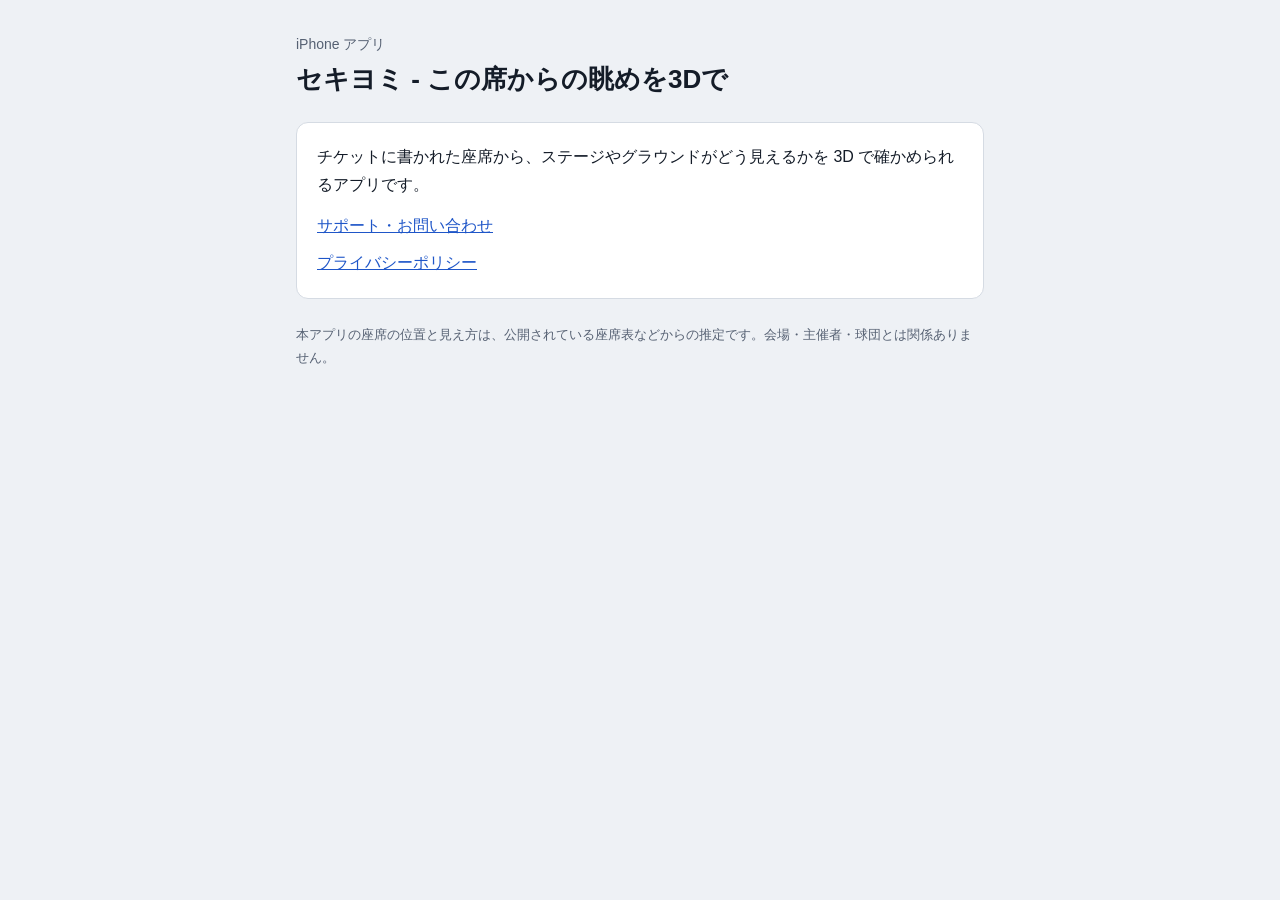
==== index.html @ a28a99a4 "プライバシーポリシーとサポートのページを公開する Co-Authored-By: Claude Opus 5.5 <noreply@anthropic.com>" ====
<!doctype html>
<html lang="ja">
  <head>
    <meta charset="UTF-8" />
    <meta name="viewport" content="width=device-width, initial-scale=1.0" />
    <title>セキヨミ - この席からの眺めを3Dで</title>
    <link rel="stylesheet" href="style.css" />
  </head>
  <body>
    <header>
      <p class="app-name">iPhone アプリ</p>
      <h1>セキヨミ - この席からの眺めを3Dで</h1>
    </header>
    <main>
      <section>
        <p>チケットに書かれた座席から、ステージやグラウンドがどう見えるかを 3D で確かめられるアプリです。</p>
        <ul class="links">
          <li><a href="support.html">サポート・お問い合わせ</a></li>
          <li><a href="privacy.html">プライバシーポリシー</a></li>
        </ul>
      </section>
    </main>
    <footer>
      <p>本アプリの座席の位置と見え方は、公開されている座席表などからの推定です。会場・主催者・球団とは関係ありません。</p>
    </footer>
  </body>
</html>
---- style.css ----
/* 公開ページ(プライバシーポリシー・サポート)の共通スタイル。色はアプリ(src/styles.css)に合わせる */
:root {
  --bg: #eef1f5;
  --panel: #ffffff;
  --line: #d5dbe3;
  --text: #141c28;
  --muted: #566173;
  --accent: #1f56c8;
  color-scheme: light dark;
}

@media (prefers-color-scheme: dark) {
  :root {
    --bg: #10151d;
    --panel: #1a212c;
    --line: #2e3846;
    --text: #e8edf4;
    --muted: #9aa6b8;
    --accent: #7ea6f5;
  }
}

* {
  box-sizing: border-box;
}

body {
  margin: 0;
  background: var(--bg);
  color: var(--text);
  font-family: -apple-system, BlinkMacSystemFont, 'Hiragino Sans', 'Noto Sans JP', sans-serif;
  font-size: 16px;
  line-height: 1.8;
  -webkit-text-size-adjust: 100%;
}

header,
main,
footer {
  max-width: 720px;
  margin: 0 auto;
  padding: 0 16px;
}

header {
  padding-top: 32px;
}

.app-name {
  margin: 0;
  font-size: 14px;
  color: var(--muted);
}

.app-name a {
  color: inherit;
  text-decoration: none;
}

h1 {
  margin: 4px 0 24px;
  font-size: 26px;
  line-height: 1.4;
}

h2 {
  margin: 0 0 8px;
  font-size: 18px;
  line-height: 1.5;
}

section {
  margin-bottom: 16px;
  padding: 20px;
  background: var(--panel);
  border: 1px solid var(--line);
  border-radius: 12px;
}

section > :last-child {
  margin-bottom: 0;
}

p,
ul,
dl {
  margin: 0 0 12px;
}

ul {
  padding-left: 1.4em;
}

dt {
  font-weight: 600;
}

dd {
  margin: 0 0 12px;
}

a {
  color: var(--accent);
}

.lead {
  color: var(--muted);
}

.links {
  list-style: none;
  padding: 0;
}

.links li + li {
  margin-top: 8px;
}

footer {
  padding-top: 8px;
  padding-bottom: 40px;
  font-size: 13px;
  color: var(--muted);
}
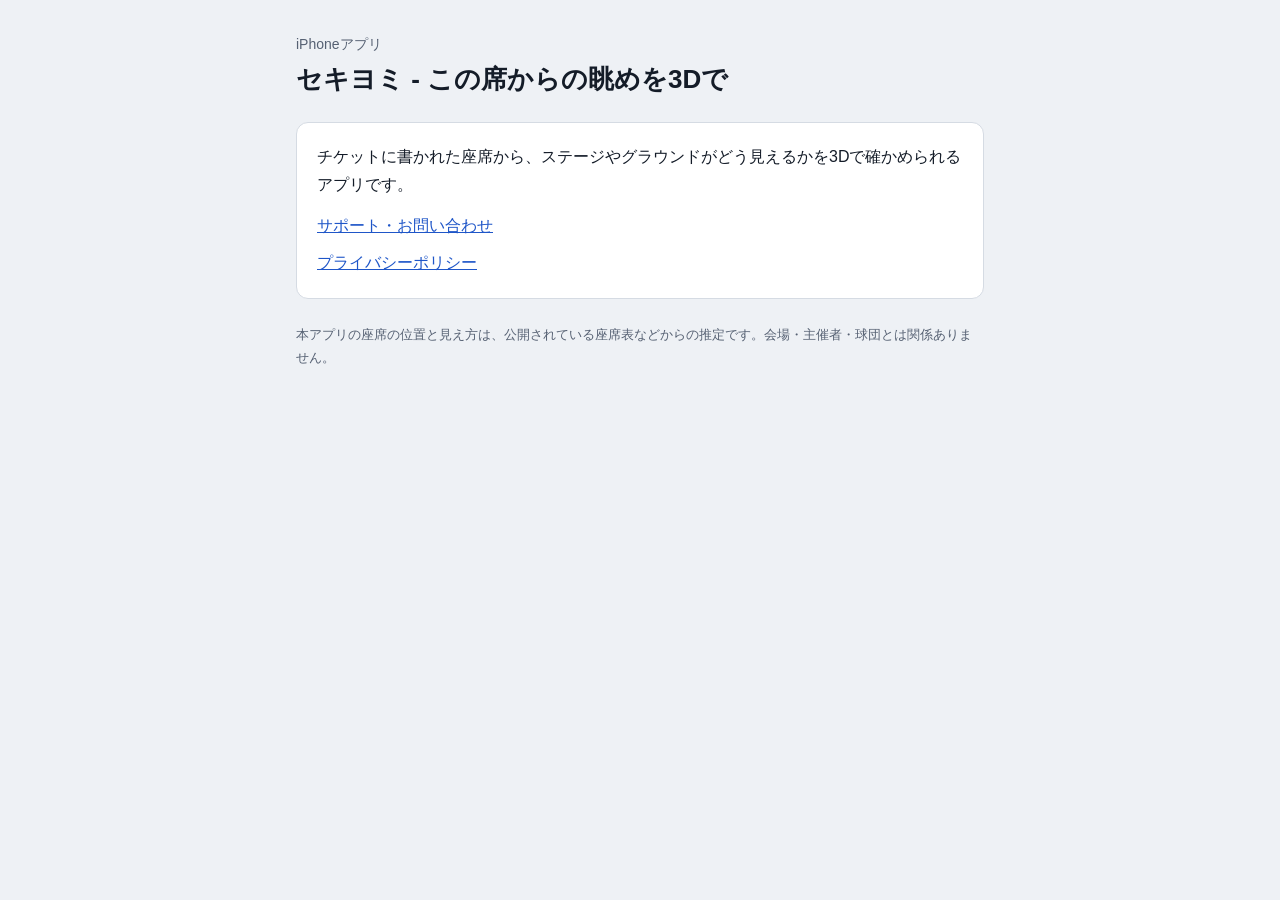
==== commit 08a6d6fa: "プライバシーポリシーからカメラの項目を消し、表記を整える Co-Authored-By: Claude Opus 5.5 <noreply@anthropic.com>" ====
--- a/index.html
+++ b/index.html
@@ -8,12 +8,12 @@
   </head>
   <body>
     <header>
-      <p class="app-name">iPhone アプリ</p>
+      <p class="app-name">iPhoneアプリ</p>
       <h1>セキヨミ - この席からの眺めを3Dで</h1>
     </header>
     <main>
       <section>
-        <p>チケットに書かれた座席から、ステージやグラウンドがどう見えるかを 3D で確かめられるアプリです。</p>
+        <p>チケットに書かれた座席から、ステージやグラウンドがどう見えるかを3Dで確かめられるアプリです。</p>
         <ul class="links">
           <li><a href="support.html">サポート・お問い合わせ</a></li>
           <li><a href="privacy.html">プライバシーポリシー</a></li>
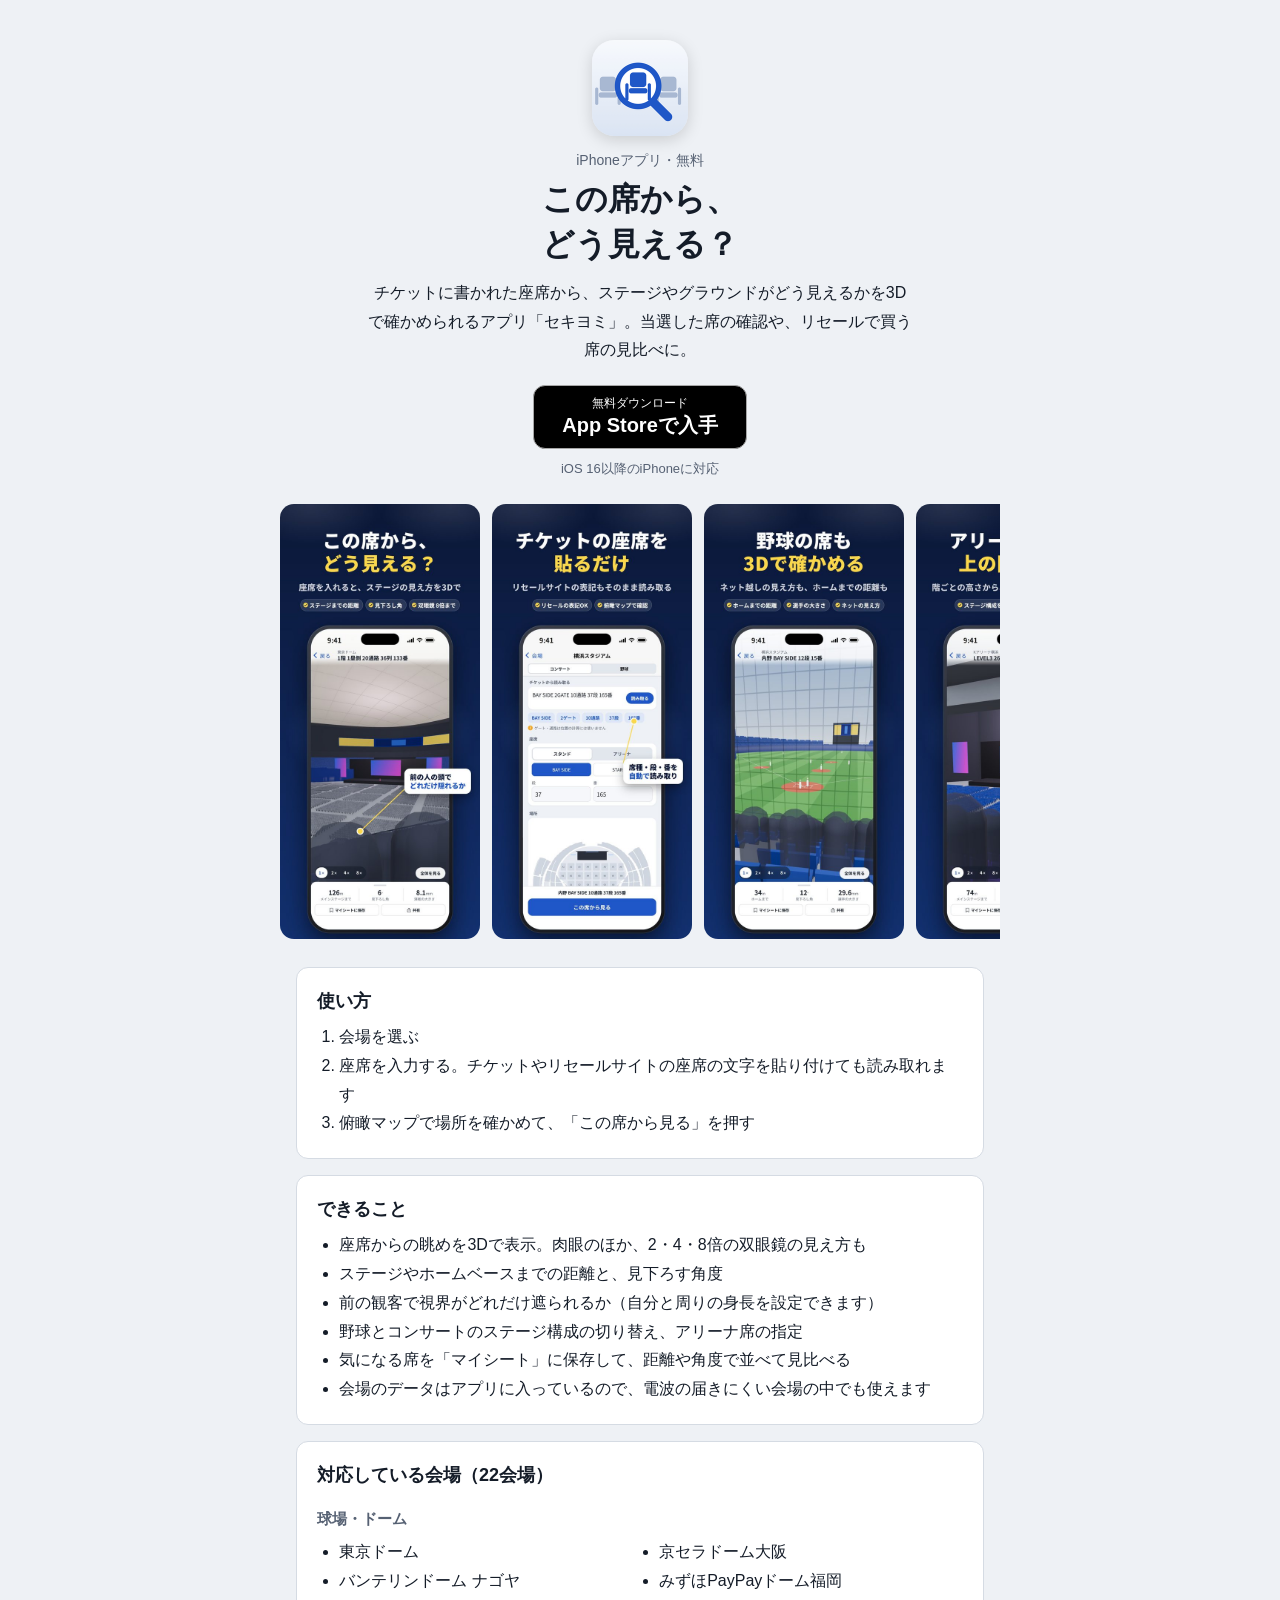
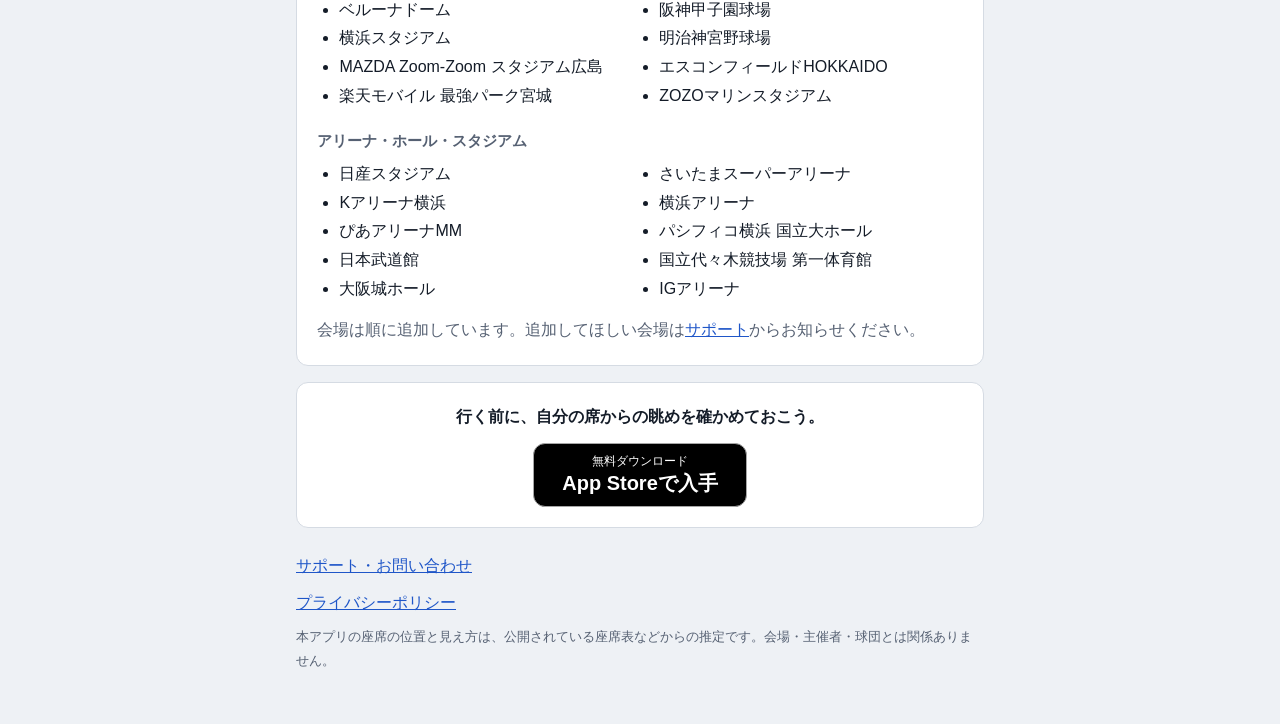
==== commit 36c3a075: "トップをアプリ紹介ページにする App Store へのリンク、スクリーンショット、対応会場の一覧、OGP、Smart App Banner を入れる。 元はアプリのリポジトリの site/。  Co" ====
--- a/index.html
+++ b/index.html
@@ -3,22 +3,130 @@
   <head>
     <meta charset="UTF-8" />
     <meta name="viewport" content="width=device-width, initial-scale=1.0" />
-    <title>セキヨミ - この席からの眺めを3Dで</title>
+    <title>セキヨミ - この席からの眺めを3Dで | チケットの座席から見え方を確かめるiPhoneアプリ</title>
+    <meta
+      name="description"
+      content="チケットに書かれた座席から、ステージやグラウンドがどう見えるかを3Dで確かめられる無料のiPhoneアプリ。東京ドーム・京セラドーム大阪・日本武道館・さいたまスーパーアリーナなど22会場に対応。"
+    />
+    <link rel="canonical" href="https://yamac-music.github.io/seatview-site/" />
+    <link rel="icon" href="images/icon.png" />
+    <link rel="apple-touch-icon" href="images/icon.png" />
+    <!-- iPhone の Safari で開くと、ページ上部に App Store の「入手」バナーが出る -->
+    <meta name="apple-itunes-app" content="app-id=6820844999" />
+    <!-- X や LINE にリンクを貼ったときのカード -->
+    <meta property="og:type" content="website" />
+    <meta property="og:site_name" content="セキヨミ" />
+    <meta property="og:title" content="セキヨミ - この席からの眺めを3Dで" />
+    <meta property="og:description" content="チケットの座席から、ステージやグラウンドがどう見えるかを3Dで確かめられる無料のiPhoneアプリ。" />
+    <meta property="og:url" content="https://yamac-music.github.io/seatview-site/" />
+    <meta property="og:image" content="https://yamac-music.github.io/seatview-site/images/og.png" />
+    <meta property="og:image:width" content="1200" />
+    <meta property="og:image:height" content="630" />
+    <meta property="og:locale" content="ja_JP" />
+    <meta name="twitter:card" content="summary_large_image" />
     <link rel="stylesheet" href="style.css" />
+    <script type="application/ld+json">
+      {
+        "@context": "https://schema.org",
+        "@type": "MobileApplication",
+        "name": "セキヨミ - この席からの眺めを3Dで",
+        "operatingSystem": "iOS 16.0以降",
+        "applicationCategory": "EntertainmentApplication",
+        "offers": { "@type": "Offer", "price": "0", "priceCurrency": "JPY" },
+        "url": "https://apps.apple.com/jp/app/id6820844999"
+      }
+    </script>
   </head>
   <body>
-    <header>
-      <p class="app-name">iPhoneアプリ</p>
-      <h1>セキヨミ - この席からの眺めを3Dで</h1>
+    <header class="hero">
+      <img class="hero-icon" src="images/icon.png" width="96" height="96" alt="" />
+      <p class="app-name">iPhoneアプリ・無料</p>
+      <h1>この席から、<br />どう見える？</h1>
+      <p class="hero-lead">
+        チケットに書かれた座席から、ステージやグラウンドがどう見えるかを3Dで確かめられるアプリ「セキヨミ」。当選した席の確認や、リセールで買う席の見比べに。
+      </p>
+      <a class="store-button" href="https://apps.apple.com/jp/app/id6820844999">
+        <span class="store-button-small">無料ダウンロード</span>
+        <span class="store-button-large">App Storeで入手</span>
+      </a>
+      <p class="hero-note">iOS 16以降のiPhoneに対応</p>
     </header>
+
     <main>
+      <div class="shots" aria-label="アプリの画面">
+        <img src="images/1-view.jpg" width="540" height="1174" alt="座席からステージを見た3Dの眺め。前の人の頭でどれだけ隠れるかも表示" loading="lazy" />
+        <img src="images/2-paste.jpg" width="540" height="1174" alt="リセールサイトの座席の表記を貼り付けると、席種・段・番を読み取る画面" loading="lazy" />
+        <img src="images/4-baseball.jpg" width="540" height="1174" alt="球場の座席からネット越しにグラウンドを見た3Dの眺め" loading="lazy" />
+        <img src="images/5-arena.jpg" width="540" height="1174" alt="アリーナの上の階からステージを見た3Dの眺め" loading="lazy" />
+        <img src="images/7-myseat.jpg" width="540" height="1174" alt="保存した席を距離や角度で並べて見比べるマイシートの画面" loading="lazy" />
+      </div>
+
       <section>
-        <p>チケットに書かれた座席から、ステージやグラウンドがどう見えるかを3Dで確かめられるアプリです。</p>
-        <ul class="links">
-          <li><a href="support.html">サポート・お問い合わせ</a></li>
-          <li><a href="privacy.html">プライバシーポリシー</a></li>
+        <h2>使い方</h2>
+        <ol>
+          <li>会場を選ぶ</li>
+          <li>座席を入力する。チケットやリセールサイトの座席の文字を貼り付けても読み取れます</li>
+          <li>俯瞰マップで場所を確かめて、「この席から見る」を押す</li>
+        </ol>
+      </section>
+
+      <section>
+        <h2>できること</h2>
+        <ul>
+          <li>座席からの眺めを3Dで表示。肉眼のほか、2・4・8倍の双眼鏡の見え方も</li>
+          <li>ステージやホームベースまでの距離と、見下ろす角度</li>
+          <li>前の観客で視界がどれだけ遮られるか（自分と周りの身長を設定できます）</li>
+          <li>野球とコンサートのステージ構成の切り替え、アリーナ席の指定</li>
+          <li>気になる席を「マイシート」に保存して、距離や角度で並べて見比べる</li>
+          <li>会場のデータはアプリに入っているので、電波の届きにくい会場の中でも使えます</li>
         </ul>
       </section>
+
+      <section id="venues">
+        <h2>対応している会場（22会場）</h2>
+        <h3>球場・ドーム</h3>
+        <ul class="venue-list">
+          <li>東京ドーム</li>
+          <li>京セラドーム大阪</li>
+          <li>バンテリンドーム ナゴヤ</li>
+          <li>みずほPayPayドーム福岡</li>
+          <li>ベルーナドーム</li>
+          <li>阪神甲子園球場</li>
+          <li>横浜スタジアム</li>
+          <li>明治神宮野球場</li>
+          <li>MAZDA Zoom-Zoom スタジアム広島</li>
+          <li>エスコンフィールドHOKKAIDO</li>
+          <li>楽天モバイル 最強パーク宮城</li>
+          <li>ZOZOマリンスタジアム</li>
+        </ul>
+        <h3>アリーナ・ホール・スタジアム</h3>
+        <ul class="venue-list">
+          <li>日産スタジアム</li>
+          <li>さいたまスーパーアリーナ</li>
+          <li>Kアリーナ横浜</li>
+          <li>横浜アリーナ</li>
+          <li>ぴあアリーナMM</li>
+          <li>パシフィコ横浜 国立大ホール</li>
+          <li>日本武道館</li>
+          <li>国立代々木競技場 第一体育館</li>
+          <li>大阪城ホール</li>
+          <li>IGアリーナ</li>
+        </ul>
+        <p class="lead">会場は順に追加しています。追加してほしい会場は<a href="support.html#contact">サポート</a>からお知らせください。</p>
+      </section>
+
+      <section class="cta">
+        <p>行く前に、自分の席からの眺めを確かめておこう。</p>
+        <a class="store-button" href="https://apps.apple.com/jp/app/id6820844999">
+          <span class="store-button-small">無料ダウンロード</span>
+          <span class="store-button-large">App Storeで入手</span>
+        </a>
+      </section>
+
+      <ul class="links footer-links">
+        <li><a href="support.html">サポート・お問い合わせ</a></li>
+        <li><a href="privacy.html">プライバシーポリシー</a></li>
+      </ul>
     </main>
     <footer>
       <p>本アプリの座席の位置と見え方は、公開されている座席表などからの推定です。会場・主催者・球団とは関係ありません。</p>
--- a/style.css
+++ b/style.css
@@ -122,3 +122,103 @@
   font-size: 13px;
   color: var(--muted);
 }
+
+/* トップページ(アプリ紹介) */
+h3 {
+  margin: 16px 0 6px;
+  font-size: 15px;
+  color: var(--muted);
+}
+
+ol {
+  margin: 0 0 12px;
+  padding-left: 1.4em;
+}
+
+.hero {
+  text-align: center;
+  padding-top: 40px;
+  padding-bottom: 24px;
+}
+
+.hero-icon {
+  display: block;
+  margin: 0 auto 12px;
+  border-radius: 22px;
+  box-shadow: 0 4px 16px rgba(0, 0, 0, 0.15);
+}
+
+.hero h1 {
+  margin: 4px 0 12px;
+  font-size: 32px;
+}
+
+.hero-lead {
+  margin: 0 auto 20px;
+  max-width: 34em;
+}
+
+.hero-note {
+  margin: 8px 0 0;
+  font-size: 13px;
+  color: var(--muted);
+}
+
+/* App Store の公式バッジは手元に無いので、同じ配色のボタンにする */
+.store-button {
+  display: inline-flex;
+  flex-direction: column;
+  align-items: center;
+  padding: 10px 28px;
+  border-radius: 12px;
+  background: #000;
+  color: #fff;
+  text-decoration: none;
+  line-height: 1.3;
+  border: 1px solid #a6a6a6;
+}
+
+.store-button-small {
+  font-size: 12px;
+}
+
+.store-button-large {
+  font-size: 20px;
+  font-weight: 600;
+}
+
+/* 画面は横にスクロールして見る。ページ全体は横に広げない */
+.shots {
+  display: flex;
+  gap: 12px;
+  overflow-x: auto;
+  scroll-snap-type: x mandatory;
+  margin: 0 -16px 20px;
+  padding: 0 16px 8px;
+}
+
+.shots img {
+  flex: 0 0 auto;
+  width: 200px;
+  height: auto;
+  border-radius: 14px;
+  scroll-snap-align: start;
+}
+
+.venue-list {
+  display: grid;
+  grid-template-columns: repeat(auto-fill, minmax(220px, 1fr));
+  column-gap: 16px;
+}
+
+.cta {
+  text-align: center;
+}
+
+.cta p {
+  font-weight: 600;
+}
+
+.footer-links {
+  margin: 24px 0 0;
+}
